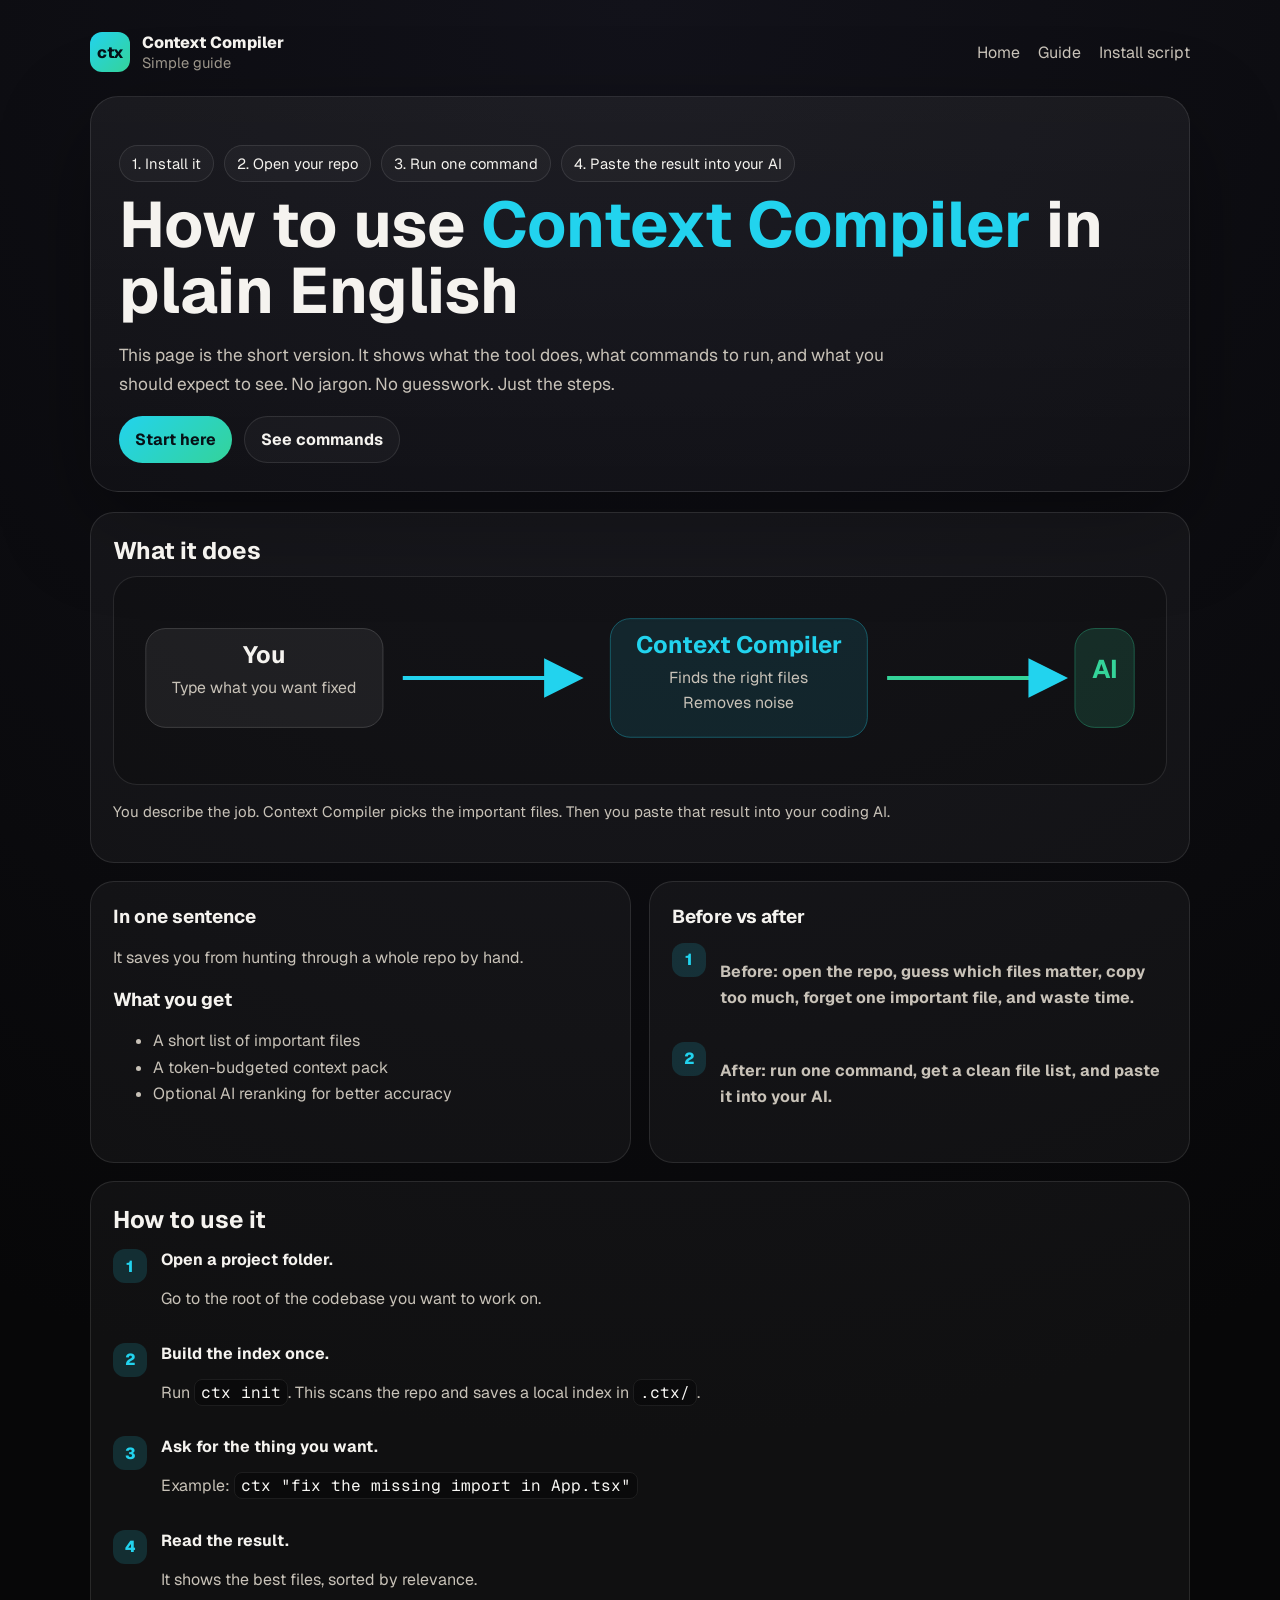
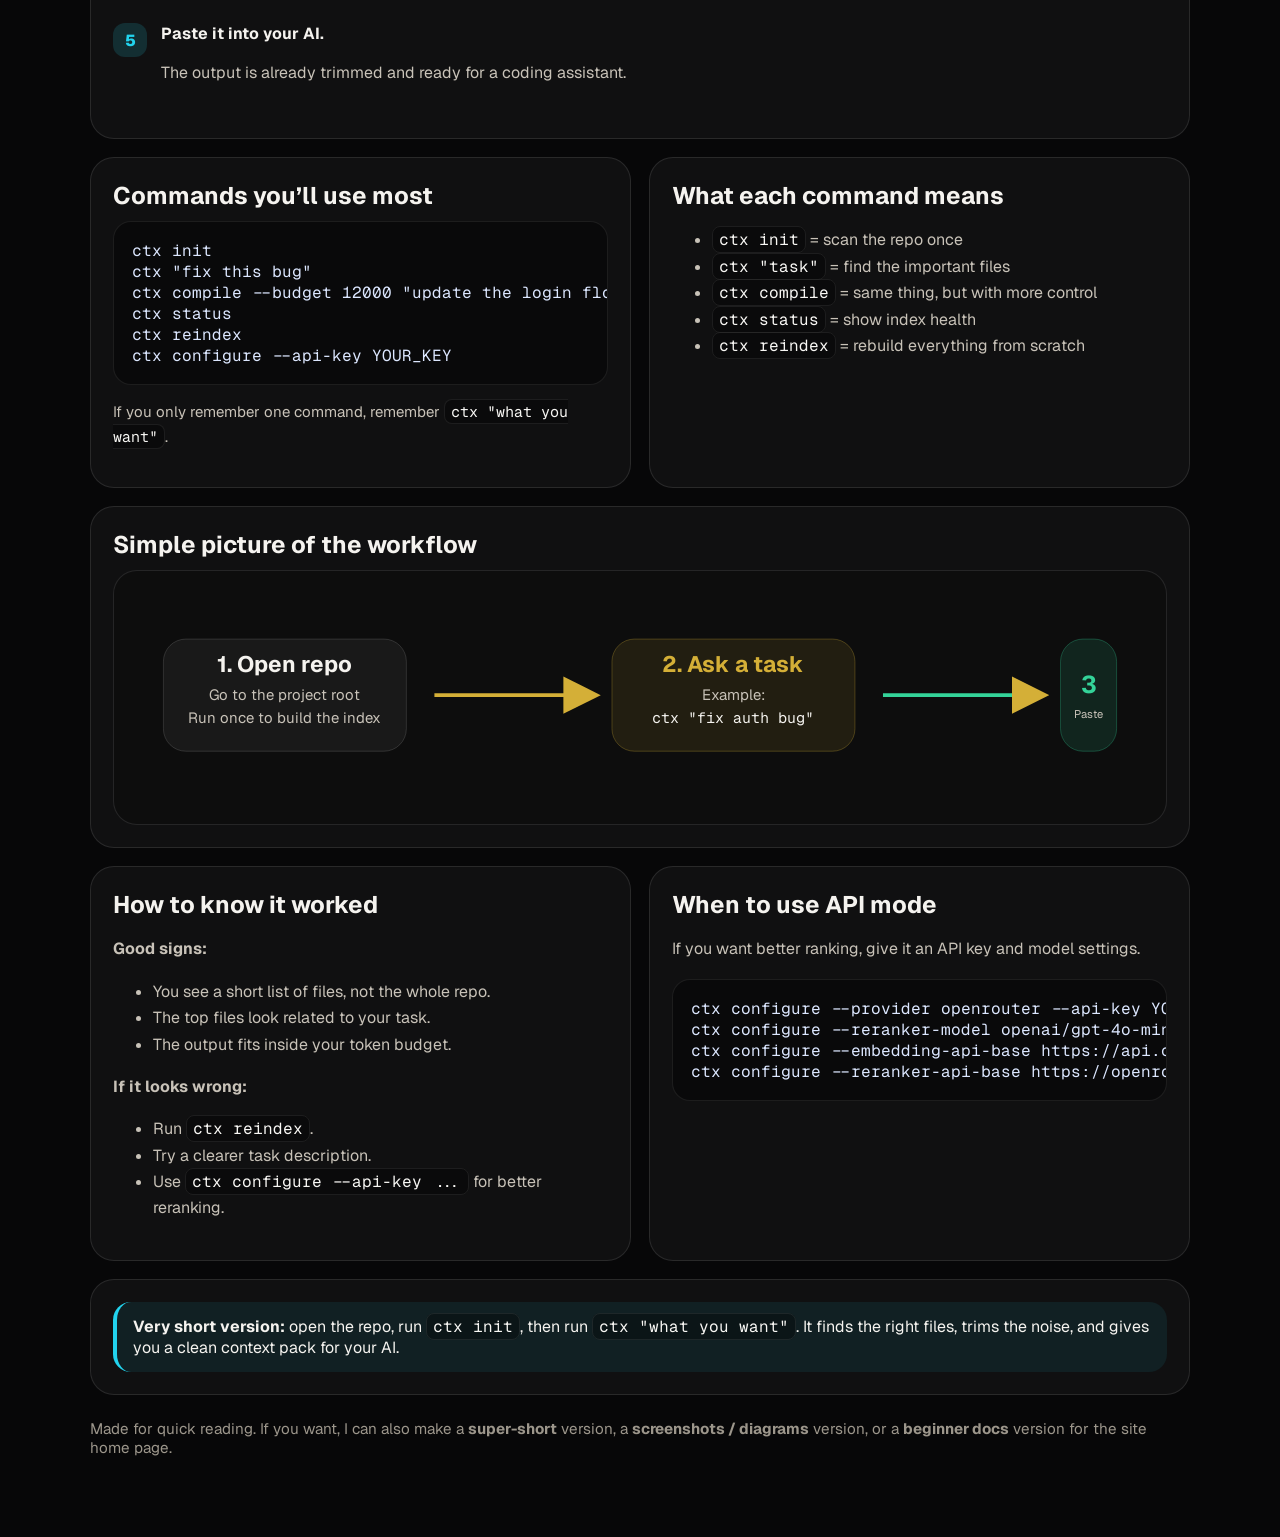
==== site/guide.html @ 69b2d35c "Add simple guide page" ====
<!DOCTYPE html>
<html lang="en">
<head>
  <meta charset="UTF-8">
  <meta name="viewport" content="width=device-width, initial-scale=1.0">
  <title>Context Compiler — Simple Guide</title>
  <meta name="description" content="A simple, easy-to-follow guide for using Context Compiler.">
  <link rel="preconnect" href="https://fonts.googleapis.com">
  <link rel="preconnect" href="https://fonts.gstatic.com" crossorigin>
  <link href="https://fonts.googleapis.com/css2?family=Geist:wght@400;500;600;700&family=Geist+Mono:wght@400;500;600&display=swap" rel="stylesheet">
  <link rel="stylesheet" href="/assets/style.css">
  <style>
    :root {
      --bg: #070708;
      --surface: rgba(255,255,255,.04);
      --surface-2: rgba(255,255,255,.06);
      --border: rgba(255,255,255,.10);
      --text: #f5f3ef;
      --muted: #c8c2b8;
      --muted-2: #9c968b;
      --cyan: #22d3ee;
      --green: #34d399;
      --amber: #d4af37;
      --red: #f87171;
      --font: 'Geist', system-ui, sans-serif;
      --mono: 'Geist Mono', ui-monospace, SFMono-Regular, monospace;
    }
    body { font-family: var(--font); background: radial-gradient(circle at top, #12121a, var(--bg) 45%); color: var(--text); margin: 0; }
    .wrap { max-width: 1100px; margin: 0 auto; padding: 32px 20px 80px; }
    .topbar { display:flex; justify-content:space-between; align-items:center; gap:16px; flex-wrap:wrap; margin-bottom: 24px; }
    .brand { display:flex; gap:12px; align-items:center; text-decoration:none; color:var(--text); }
    .mark { width:40px; height:40px; border-radius:12px; background:linear-gradient(135deg,var(--cyan),var(--green)); color:#041016; display:grid; place-items:center; font-weight:800; }
    .crumbs a { color: var(--muted); text-decoration:none; margin-left: 14px; }
    .hero { background: linear-gradient(180deg, rgba(255,255,255,.05), rgba(255,255,255,.02)); border:1px solid var(--border); border-radius:28px; padding:28px; box-shadow: 0 30px 90px rgba(0,0,0,.35); }
    h1 { font-size: clamp(2rem, 5vw, 4rem); line-height:1.03; margin: 10px 0 14px; }
    h1 span { color: var(--cyan); }
    .lede { font-size: 1.08rem; color: var(--muted); max-width: 70ch; line-height:1.65; }
    .pillrow { display:flex; flex-wrap:wrap; gap:10px; margin: 20px 0 0; }
    .pill { border:1px solid var(--border); background: rgba(255,255,255,.03); border-radius:999px; padding: 8px 12px; font-size:.92rem; color: var(--text); }
    .grid { display:grid; grid-template-columns: repeat(12, 1fr); gap:18px; margin-top: 20px; }
    .card { grid-column: span 6; background: var(--surface); border:1px solid var(--border); border-radius:24px; padding:22px; }
    .card.full { grid-column: 1 / -1; }
    .card h2, .card h3 { margin:0 0 10px; }
    .card p, .card li { color: var(--muted); line-height:1.65; }
    .step { display:flex; gap:14px; align-items:flex-start; margin: 14px 0; }
    .num { width:34px; height:34px; border-radius:12px; background: rgba(34,211,238,.15); color: var(--cyan); display:grid; place-items:center; font-weight:800; flex:0 0 auto; }
    code { font-family: var(--mono); background: rgba(0,0,0,.35); border:1px solid rgba(255,255,255,.08); border-radius:8px; padding: 2px 6px; color: #f8f7f4; }
    pre { margin: 0; overflow:auto; background: rgba(0,0,0,.38); border:1px solid rgba(255,255,255,.08); border-radius:18px; padding:18px; }
    pre code { background: transparent; border:0; padding:0; color:#dce7ff; }
    .diagram { border:1px solid var(--border); border-radius:24px; padding:12px; background: rgba(0,0,0,.18); overflow:hidden; }
    .hint { color: var(--muted-2); font-size: .94rem; }
    .ok { color: var(--green); font-weight: 700; }
    .warn { color: var(--amber); font-weight: 700; }
    .bad { color: var(--red); font-weight: 700; }
    .callout { border-left:4px solid var(--cyan); padding: 14px 16px; background: rgba(34,211,238,.08); border-radius: 18px; }
    .footer { margin-top: 24px; color: var(--muted-2); font-size: .95rem; }
    .buttons { display:flex; gap:12px; flex-wrap:wrap; margin-top: 18px; }
    .btn { display:inline-flex; align-items:center; gap:8px; text-decoration:none; border-radius:999px; padding: 12px 16px; font-weight:700; }
    .primary { background: linear-gradient(135deg, var(--cyan), var(--green)); color:#071016; }
    .ghost { border:1px solid var(--border); color: var(--text); background: rgba(255,255,255,.03); }
    @media (max-width: 860px) { .card { grid-column: 1 / -1; } }
  </style>
</head>
<body>
  <div class="wrap">
    <div class="topbar">
      <a class="brand" href="/">
        <div class="mark">ctx</div>
        <div>
          <div style="font-weight:800">Context Compiler</div>
          <div style="color:var(--muted-2);font-size:.92rem">Simple guide</div>
        </div>
      </a>
      <div class="crumbs">
        <a href="/">Home</a>
        <a href="/guide.html">Guide</a>
        <a href="/install.sh">Install script</a>
      </div>
    </div>

    <section class="hero">
      <div class="pillrow">
        <span class="pill">1. Install it</span>
        <span class="pill">2. Open your repo</span>
        <span class="pill">3. Run one command</span>
        <span class="pill">4. Paste the result into your AI</span>
      </div>
      <h1>How to use <span>Context Compiler</span> in plain English</h1>
      <p class="lede">This page is the short version. It shows what the tool does, what commands to run, and what you should expect to see. No jargon. No guesswork. Just the steps.</p>
      <div class="buttons">
        <a class="btn primary" href="#start">Start here</a>
        <a class="btn ghost" href="#commands">See commands</a>
      </div>
    </section>

    <div class="grid">
      <section class="card full" id="start">
        <h2>What it does</h2>
        <div class="diagram" aria-label="Simple flow diagram">
          <svg viewBox="0 0 1040 180" width="100%" height="auto" role="img" aria-label="You write a task, Context Compiler finds files, your AI uses the files">
            <defs>
              <marker id="arrow1" markerWidth="10" markerHeight="10" refX="8" refY="5" orient="auto">
                <path d="M0,0 L10,5 L0,10 z" fill="#22d3ee" />
              </marker>
            </defs>
            <rect x="20" y="40" width="240" height="100" rx="20" fill="rgba(255,255,255,.06)" stroke="rgba(255,255,255,.16)"/>
            <text x="140" y="75" text-anchor="middle" fill="#f5f3ef" font-size="24" font-family="Geist, sans-serif" font-weight="700">You</text>
            <text x="140" y="105" text-anchor="middle" fill="#c8c2b8" font-size="16" font-family="Geist, sans-serif">Type what you want fixed</text>

            <line x1="280" y1="90" x2="455" y2="90" stroke="#22d3ee" stroke-width="4" marker-end="url(#arrow1)"/>

            <rect x="490" y="30" width="260" height="120" rx="20" fill="rgba(34,211,238,.10)" stroke="rgba(34,211,238,.35)"/>
            <text x="620" y="65" text-anchor="middle" fill="#22d3ee" font-size="24" font-family="Geist, sans-serif" font-weight="700">Context Compiler</text>
            <text x="620" y="95" text-anchor="middle" fill="#c8c2b8" font-size="16" font-family="Geist, sans-serif">Finds the right files</text>
            <text x="620" y="120" text-anchor="middle" fill="#c8c2b8" font-size="16" font-family="Geist, sans-serif">Removes noise</text>

            <line x1="770" y1="90" x2="945" y2="90" stroke="#34d399" stroke-width="4" marker-end="url(#arrow1)"/>

            <rect x="960" y="40" width="60" height="100" rx="20" fill="rgba(52,211,153,.14)" stroke="rgba(52,211,153,.35)"/>
            <text x="990" y="90" text-anchor="middle" fill="#34d399" font-size="26" font-family="Geist, sans-serif" font-weight="700">AI</text>
          </svg>
        </div>
        <p class="hint">You describe the job. Context Compiler picks the important files. Then you paste that result into your coding AI.</p>
      </section>

      <section class="card">
        <h3>In one sentence</h3>
        <p>It saves you from hunting through a whole repo by hand.</p>
        <h3>What you get</h3>
        <ul>
          <li>A short list of important files</li>
          <li>A token-budgeted context pack</li>
          <li>Optional AI reranking for better accuracy</li>
        </ul>
      </section>

      <section class="card">
        <h3>Before vs after</h3>
        <div class="step"><div class="num">1</div><p class="bad">Before: open the repo, guess which files matter, copy too much, forget one important file, and waste time.</p></div>
        <div class="step"><div class="num">2</div><p class="ok">After: run one command, get a clean file list, and paste it into your AI.</p></div>
      </section>

      <section class="card full">
        <h2>How to use it</h2>
        <div class="step"><div class="num">1</div><div><strong>Open a project folder.</strong><p>Go to the root of the codebase you want to work on.</p></div></div>
        <div class="step"><div class="num">2</div><div><strong>Build the index once.</strong><p>Run <code>ctx init</code>. This scans the repo and saves a local index in <code>.ctx/</code>.</p></div></div>
        <div class="step"><div class="num">3</div><div><strong>Ask for the thing you want.</strong><p>Example: <code>ctx "fix the missing import in App.tsx"</code></p></div></div>
        <div class="step"><div class="num">4</div><div><strong>Read the result.</strong><p>It shows the best files, sorted by relevance.</p></div></div>
        <div class="step"><div class="num">5</div><div><strong>Paste it into your AI.</strong><p>The output is already trimmed and ready for a coding assistant.</p></div></div>
      </section>

      <section class="card" id="commands">
        <h2>Commands you’ll use most</h2>
        <pre><code>ctx init
ctx "fix this bug"
ctx compile --budget 12000 "update the login flow"
ctx status
ctx reindex
ctx configure --api-key YOUR_KEY</code></pre>
        <p class="hint">If you only remember one command, remember <code>ctx "what you want"</code>.</p>
      </section>

      <section class="card">
        <h2>What each command means</h2>
        <ul>
          <li><code>ctx init</code> = scan the repo once</li>
          <li><code>ctx "task"</code> = find the important files</li>
          <li><code>ctx compile</code> = same thing, but with more control</li>
          <li><code>ctx status</code> = show index health</li>
          <li><code>ctx reindex</code> = rebuild everything from scratch</li>
        </ul>
      </section>

      <section class="card full">
        <h2>Simple picture of the workflow</h2>
        <div class="diagram" aria-label="Workflow diagram">
          <svg viewBox="0 0 1100 240" width="100%" height="auto" role="img" aria-label="Three-step workflow diagram">
            <defs>
              <marker id="arrow2" markerWidth="10" markerHeight="10" refX="8" refY="5" orient="auto">
                <path d="M0,0 L10,5 L0,10 z" fill="#d4af37" />
              </marker>
            </defs>
            <rect x="40" y="60" width="260" height="120" rx="24" fill="rgba(255,255,255,.05)" stroke="rgba(255,255,255,.14)"/>
            <text x="170" y="95" text-anchor="middle" fill="#f5f3ef" font-size="24" font-family="Geist, sans-serif" font-weight="700">1. Open repo</text>
            <text x="170" y="125" text-anchor="middle" fill="#c8c2b8" font-size="16">Go to the project root</text>
            <text x="170" y="150" text-anchor="middle" fill="#c8c2b8" font-size="16">Run once to build the index</text>

            <line x1="330" y1="120" x2="500" y2="120" stroke="#d4af37" stroke-width="4" marker-end="url(#arrow2)"/>

            <rect x="520" y="60" width="260" height="120" rx="24" fill="rgba(212,175,55,.10)" stroke="rgba(212,175,55,.30)"/>
            <text x="650" y="95" text-anchor="middle" fill="#d4af37" font-size="24" font-family="Geist, sans-serif" font-weight="700">2. Ask a task</text>
            <text x="650" y="125" text-anchor="middle" fill="#c8c2b8" font-size="16">Example:</text>
            <text x="650" y="150" text-anchor="middle" fill="#f5f3ef" font-size="16" font-family="Geist Mono, monospace">ctx "fix auth bug"</text>

            <line x1="810" y1="120" x2="980" y2="120" stroke="#34d399" stroke-width="4" marker-end="url(#arrow2)"/>

            <rect x="1000" y="60" width="60" height="120" rx="24" fill="rgba(52,211,153,.12)" stroke="rgba(52,211,153,.30)"/>
            <text x="1030" y="118" text-anchor="middle" fill="#34d399" font-size="26" font-family="Geist, sans-serif" font-weight="700">3</text>
            <text x="1030" y="144" text-anchor="middle" fill="#c8c2b8" font-size="12">Paste</text>
          </svg>
        </div>
      </section>

      <section class="card">
        <h2>How to know it worked</h2>
        <p class="ok">Good signs:</p>
        <ul>
          <li>You see a short list of files, not the whole repo.</li>
          <li>The top files look related to your task.</li>
          <li>The output fits inside your token budget.</li>
        </ul>
        <p class="warn">If it looks wrong:</p>
        <ul>
          <li>Run <code>ctx reindex</code>.</li>
          <li>Try a clearer task description.</li>
          <li>Use <code>ctx configure --api-key ...</code> for better reranking.</li>
        </ul>
      </section>

      <section class="card">
        <h2>When to use API mode</h2>
        <p>If you want better ranking, give it an API key and model settings.</p>
        <pre><code>ctx configure --provider openrouter --api-key YOUR_KEY
ctx configure --reranker-model openai/gpt-4o-mini
ctx configure --embedding-api-base https://api.openai.com/v1
ctx configure --reranker-api-base https://openrouter.ai/api/v1</code></pre>
      </section>

      <section class="card full">
        <div class="callout">
          <strong>Very short version:</strong> open the repo, run <code>ctx init</code>, then run <code>ctx "what you want"</code>. It finds the right files, trims the noise, and gives you a clean context pack for your AI.
        </div>
      </section>
    </div>

    <div class="footer">
      Made for quick reading. If you want, I can also make a <strong>super-short</strong> version, a <strong>screenshots / diagrams</strong> version, or a <strong>beginner docs</strong> version for the site home page.
    </div>
  </div>
</body>
</html>
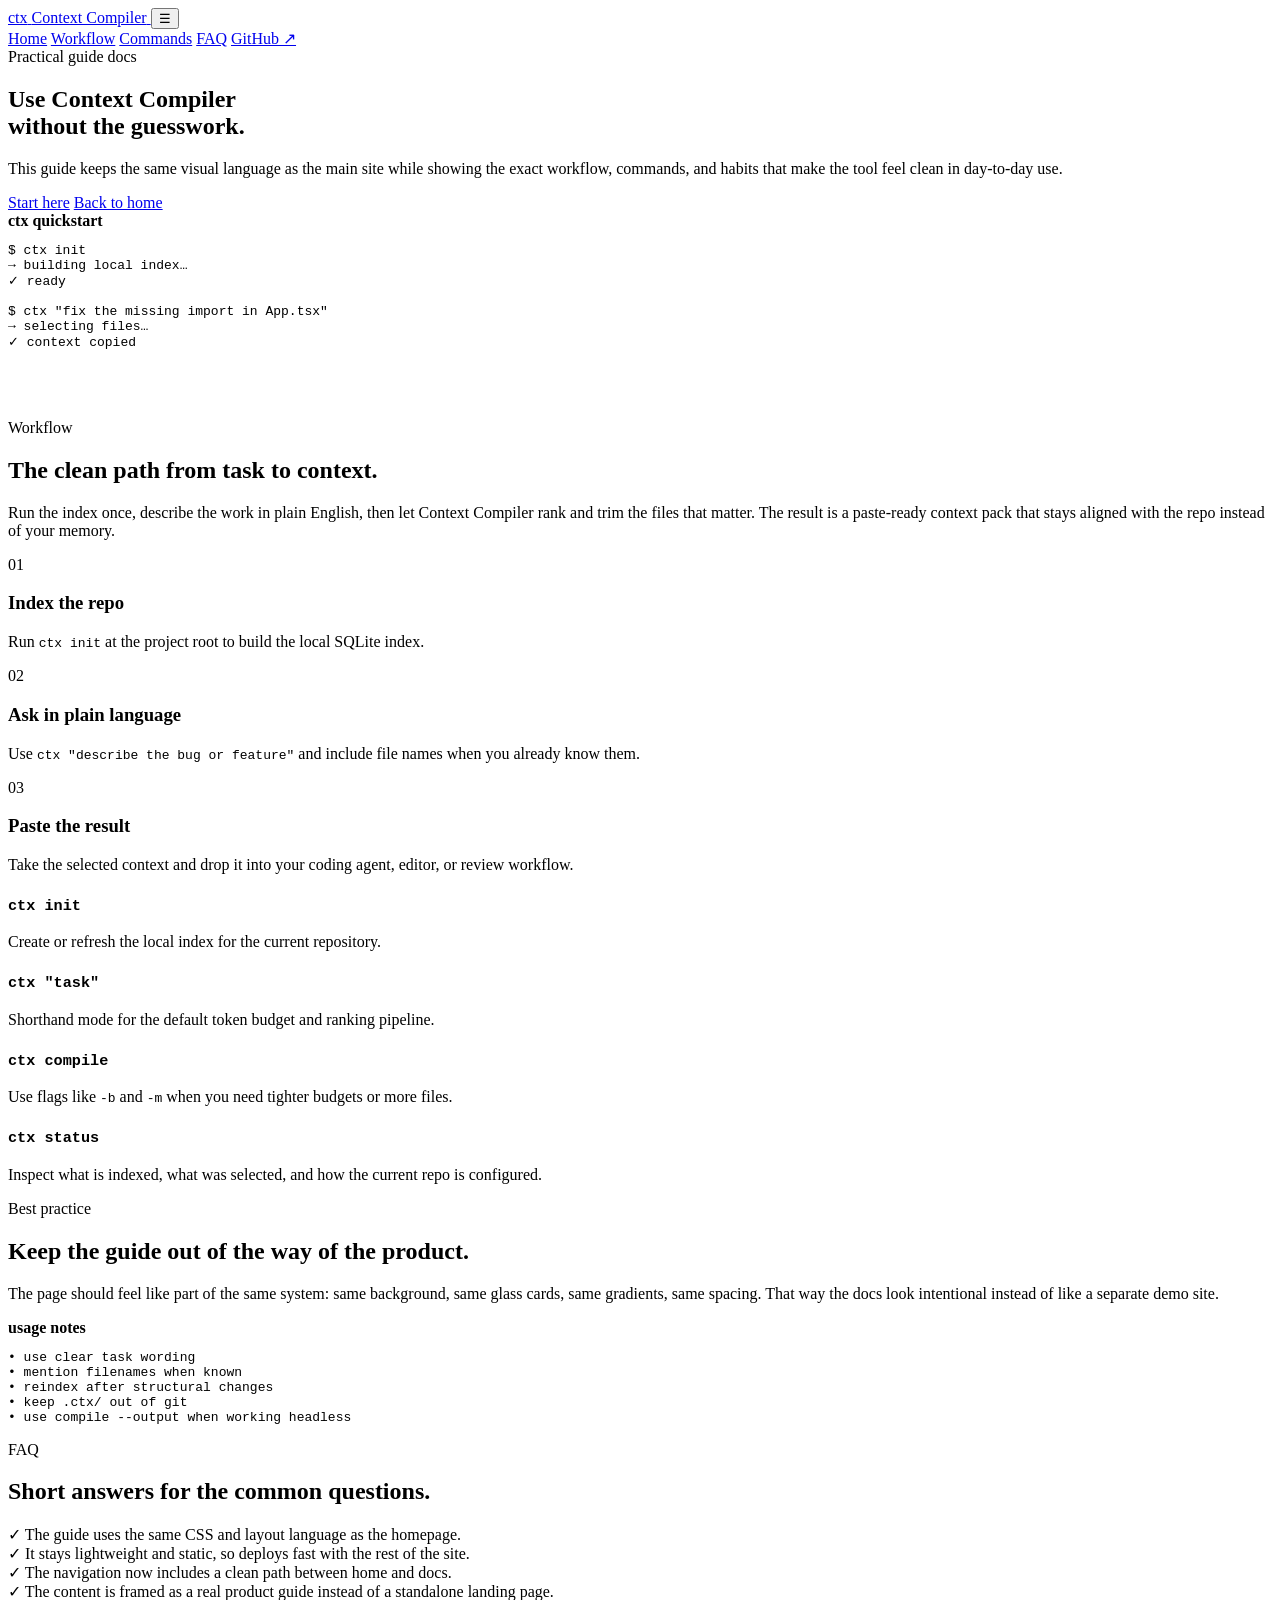
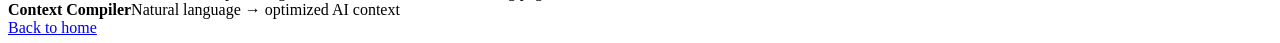
==== commit 0010c418: "feat: integrate guide page with site styling" ====
--- a/site/guide.html
+++ b/site/guide.html
@@ -3,239 +3,115 @@
 <head>
   <meta charset="UTF-8">
   <meta name="viewport" content="width=device-width, initial-scale=1.0">
-  <title>Context Compiler — Simple Guide</title>
-  <meta name="description" content="A simple, easy-to-follow guide for using Context Compiler.">
+  <title>Context Compiler Guide</title>
+  <meta name="description" content="A clean, integrated guide for using Context Compiler in real AI coding workflows.">
+  <meta property="og:title" content="Context Compiler Guide">
+  <meta property="og:description" content="Learn the workflow, commands, and best practices for Context Compiler.">
+  <meta property="og:type" content="website">
   <link rel="preconnect" href="https://fonts.googleapis.com">
   <link rel="preconnect" href="https://fonts.gstatic.com" crossorigin>
-  <link href="https://fonts.googleapis.com/css2?family=Geist:wght@400;500;600;700&family=Geist+Mono:wght@400;500;600&display=swap" rel="stylesheet">
+  <link href="https://fonts.googleapis.com/css2?family=Geist:wght@300;400;500;600;700&family=Geist+Mono:wght@400;500;600&display=swap" rel="stylesheet">
   <link rel="stylesheet" href="/assets/style.css">
-  <style>
-    :root {
-      --bg: #070708;
-      --surface: rgba(255,255,255,.04);
-      --surface-2: rgba(255,255,255,.06);
-      --border: rgba(255,255,255,.10);
-      --text: #f5f3ef;
-      --muted: #c8c2b8;
-      --muted-2: #9c968b;
-      --cyan: #22d3ee;
-      --green: #34d399;
-      --amber: #d4af37;
-      --red: #f87171;
-      --font: 'Geist', system-ui, sans-serif;
-      --mono: 'Geist Mono', ui-monospace, SFMono-Regular, monospace;
-    }
-    body { font-family: var(--font); background: radial-gradient(circle at top, #12121a, var(--bg) 45%); color: var(--text); margin: 0; }
-    .wrap { max-width: 1100px; margin: 0 auto; padding: 32px 20px 80px; }
-    .topbar { display:flex; justify-content:space-between; align-items:center; gap:16px; flex-wrap:wrap; margin-bottom: 24px; }
-    .brand { display:flex; gap:12px; align-items:center; text-decoration:none; color:var(--text); }
-    .mark { width:40px; height:40px; border-radius:12px; background:linear-gradient(135deg,var(--cyan),var(--green)); color:#041016; display:grid; place-items:center; font-weight:800; }
-    .crumbs a { color: var(--muted); text-decoration:none; margin-left: 14px; }
-    .hero { background: linear-gradient(180deg, rgba(255,255,255,.05), rgba(255,255,255,.02)); border:1px solid var(--border); border-radius:28px; padding:28px; box-shadow: 0 30px 90px rgba(0,0,0,.35); }
-    h1 { font-size: clamp(2rem, 5vw, 4rem); line-height:1.03; margin: 10px 0 14px; }
-    h1 span { color: var(--cyan); }
-    .lede { font-size: 1.08rem; color: var(--muted); max-width: 70ch; line-height:1.65; }
-    .pillrow { display:flex; flex-wrap:wrap; gap:10px; margin: 20px 0 0; }
-    .pill { border:1px solid var(--border); background: rgba(255,255,255,.03); border-radius:999px; padding: 8px 12px; font-size:.92rem; color: var(--text); }
-    .grid { display:grid; grid-template-columns: repeat(12, 1fr); gap:18px; margin-top: 20px; }
-    .card { grid-column: span 6; background: var(--surface); border:1px solid var(--border); border-radius:24px; padding:22px; }
-    .card.full { grid-column: 1 / -1; }
-    .card h2, .card h3 { margin:0 0 10px; }
-    .card p, .card li { color: var(--muted); line-height:1.65; }
-    .step { display:flex; gap:14px; align-items:flex-start; margin: 14px 0; }
-    .num { width:34px; height:34px; border-radius:12px; background: rgba(34,211,238,.15); color: var(--cyan); display:grid; place-items:center; font-weight:800; flex:0 0 auto; }
-    code { font-family: var(--mono); background: rgba(0,0,0,.35); border:1px solid rgba(255,255,255,.08); border-radius:8px; padding: 2px 6px; color: #f8f7f4; }
-    pre { margin: 0; overflow:auto; background: rgba(0,0,0,.38); border:1px solid rgba(255,255,255,.08); border-radius:18px; padding:18px; }
-    pre code { background: transparent; border:0; padding:0; color:#dce7ff; }
-    .diagram { border:1px solid var(--border); border-radius:24px; padding:12px; background: rgba(0,0,0,.18); overflow:hidden; }
-    .hint { color: var(--muted-2); font-size: .94rem; }
-    .ok { color: var(--green); font-weight: 700; }
-    .warn { color: var(--amber); font-weight: 700; }
-    .bad { color: var(--red); font-weight: 700; }
-    .callout { border-left:4px solid var(--cyan); padding: 14px 16px; background: rgba(34,211,238,.08); border-radius: 18px; }
-    .footer { margin-top: 24px; color: var(--muted-2); font-size: .95rem; }
-    .buttons { display:flex; gap:12px; flex-wrap:wrap; margin-top: 18px; }
-    .btn { display:inline-flex; align-items:center; gap:8px; text-decoration:none; border-radius:999px; padding: 12px 16px; font-weight:700; }
-    .primary { background: linear-gradient(135deg, var(--cyan), var(--green)); color:#071016; }
-    .ghost { border:1px solid var(--border); color: var(--text); background: rgba(255,255,255,.03); }
-    @media (max-width: 860px) { .card { grid-column: 1 / -1; } }
-  </style>
 </head>
 <body>
-  <div class="wrap">
-    <div class="topbar">
-      <a class="brand" href="/">
-        <div class="mark">ctx</div>
-        <div>
-          <div style="font-weight:800">Context Compiler</div>
-          <div style="color:var(--muted-2);font-size:.92rem">Simple guide</div>
-        </div>
-      </a>
-      <div class="crumbs">
-        <a href="/">Home</a>
-        <a href="/guide.html">Guide</a>
-        <a href="/install.sh">Install script</a>
+  <div class="noise" aria-hidden="true"></div>
+  <div class="aurora aurora-a" aria-hidden="true"></div>
+  <div class="aurora aurora-b" aria-hidden="true"></div>
+
+  <nav class="nav">
+    <a class="brand" href="/" aria-label="Context Compiler home">
+      <span class="brand-mark">ctx</span>
+      <span>Context Compiler</span>
+    </a>
+    <button class="menu" aria-label="Open navigation" onclick="document.querySelector('.nav-links').classList.toggle('open')">☰</button>
+    <div class="nav-links">
+      <a href="/">Home</a>
+      <a href="#workflow">Workflow</a>
+      <a href="#commands">Commands</a>
+      <a href="#faq">FAQ</a>
+      <a class="github" href="https://github.com/Mageester/context-compiler" target="_blank" rel="noreferrer">GitHub ↗</a>
+    </div>
+  </nav>
+
+  <main id="top">
+    <section class="hero reveal" style="min-height:auto;padding-bottom:40px">
+      <div class="eyebrow"><span class="pulse"></span> Practical guide <span class="version-badge">docs</span></div>
+      <h1>Use Context Compiler<br><span>without the guesswork</span>.</h1>
+      <p class="hero-copy">This guide keeps the same visual language as the main site while showing the exact workflow, commands, and habits that make the tool feel clean in day-to-day use.</p>
+      <div class="hero-actions">
+        <a class="btn primary" href="#workflow">Start here</a>
+        <a class="btn ghost" href="/">Back to home</a>
       </div>
-    </div>
-
-    <section class="hero">
-      <div class="pillrow">
-        <span class="pill">1. Install it</span>
-        <span class="pill">2. Open your repo</span>
-        <span class="pill">3. Run one command</span>
-        <span class="pill">4. Paste the result into your AI</span>
-      </div>
-      <h1>How to use <span>Context Compiler</span> in plain English</h1>
-      <p class="lede">This page is the short version. It shows what the tool does, what commands to run, and what you should expect to see. No jargon. No guesswork. Just the steps.</p>
-      <div class="buttons">
-        <a class="btn primary" href="#start">Start here</a>
-        <a class="btn ghost" href="#commands">See commands</a>
+      <div class="terminal-card hero-terminal" aria-label="Quick usage example">
+        <div class="terminal-top"><span></span><span></span><span></span><strong>ctx quickstart</strong></div>
+        <pre><code><span class="type-line"><span class="prompt">$</span> ctx init</span>
+<span class="type-line"><span class="muted">→ building local index…</span></span>
+<span class="type-line"><span class="ok">✓</span> ready</span>
+<span class="type-line"></span>
+<span class="type-line"><span class="prompt">$</span> ctx <span class="string">"fix the missing import in App.tsx"</span></span>
+<span class="type-line"><span class="muted">→ selecting files…</span></span>
+<span class="type-line"><span class="ok">✓</span> context copied</span></code></pre>
       </div>
     </section>
 
-    <div class="grid">
-      <section class="card full" id="start">
-        <h2>What it does</h2>
-        <div class="diagram" aria-label="Simple flow diagram">
-          <svg viewBox="0 0 1040 180" width="100%" height="auto" role="img" aria-label="You write a task, Context Compiler finds files, your AI uses the files">
-            <defs>
-              <marker id="arrow1" markerWidth="10" markerHeight="10" refX="8" refY="5" orient="auto">
-                <path d="M0,0 L10,5 L0,10 z" fill="#22d3ee" />
-              </marker>
-            </defs>
-            <rect x="20" y="40" width="240" height="100" rx="20" fill="rgba(255,255,255,.06)" stroke="rgba(255,255,255,.16)"/>
-            <text x="140" y="75" text-anchor="middle" fill="#f5f3ef" font-size="24" font-family="Geist, sans-serif" font-weight="700">You</text>
-            <text x="140" y="105" text-anchor="middle" fill="#c8c2b8" font-size="16" font-family="Geist, sans-serif">Type what you want fixed</text>
+    <section class="split reveal" id="workflow">
+      <div>
+        <p class="label">Workflow</p>
+        <h2>The clean path from task to context.</h2>
+        <p>Run the index once, describe the work in plain English, then let Context Compiler rank and trim the files that matter. The result is a paste-ready context pack that stays aligned with the repo instead of your memory.</p>
+      </div>
+      <div class="steps" style="grid-template-columns:1fr;">
+        <article><span>01</span><h3>Index the repo</h3><p>Run <code>ctx init</code> at the project root to build the local SQLite index.</p></article>
+        <article><span>02</span><h3>Ask in plain language</h3><p>Use <code>ctx "describe the bug or feature"</code> and include file names when you already know them.</p></article>
+        <article><span>03</span><h3>Paste the result</h3><p>Take the selected context and drop it into your coding agent, editor, or review workflow.</p></article>
+      </div>
+    </section>
 
-            <line x1="280" y1="90" x2="455" y2="90" stroke="#22d3ee" stroke-width="4" marker-end="url(#arrow1)"/>
+    <section class="grid-section reveal" id="commands">
+      <div class="feature-card glow"><h3><code>ctx init</code></h3><p>Create or refresh the local index for the current repository.</p></div>
+      <div class="feature-card"><h3><code>ctx "task"</code></h3><p>Shorthand mode for the default token budget and ranking pipeline.</p></div>
+      <div class="feature-card"><h3><code>ctx compile</code></h3><p>Use flags like <code>-b</code> and <code>-m</code> when you need tighter budgets or more files.</p></div>
+      <div class="feature-card"><h3><code>ctx status</code></h3><p>Inspect what is indexed, what was selected, and how the current repo is configured.</p></div>
+    </section>
 
-            <rect x="490" y="30" width="260" height="120" rx="20" fill="rgba(34,211,238,.10)" stroke="rgba(34,211,238,.35)"/>
-            <text x="620" y="65" text-anchor="middle" fill="#22d3ee" font-size="24" font-family="Geist, sans-serif" font-weight="700">Context Compiler</text>
-            <text x="620" y="95" text-anchor="middle" fill="#c8c2b8" font-size="16" font-family="Geist, sans-serif">Finds the right files</text>
-            <text x="620" y="120" text-anchor="middle" fill="#c8c2b8" font-size="16" font-family="Geist, sans-serif">Removes noise</text>
+    <section class="split reveal">
+      <div>
+        <p class="label">Best practice</p>
+        <h2>Keep the guide out of the way of the product.</h2>
+        <p>The page should feel like part of the same system: same background, same glass cards, same gradients, same spacing. That way the docs look intentional instead of like a separate demo site.</p>
+      </div>
+      <div class="terminal-card">
+        <div class="terminal-top"><span></span><span></span><span></span><strong>usage notes</strong></div>
+        <pre><code>• use clear task wording
+• mention filenames when known
+• reindex after structural changes
+• keep .ctx/ out of git
+• use compile --output when working headless</code></pre>
+      </div>
+    </section>
 
-            <line x1="770" y1="90" x2="945" y2="90" stroke="#34d399" stroke-width="4" marker-end="url(#arrow1)"/>
+    <section class="reveal" id="faq">
+      <p class="label">FAQ</p>
+      <h2>Short answers for the common questions.</h2>
+      <div class="checklist">
+        <div><span>✓</span> The guide uses the same CSS and layout language as the homepage.</div>
+        <div><span>✓</span> It stays lightweight and static, so deploys fast with the rest of the site.</div>
+        <div><span>✓</span> The navigation now includes a clean path between home and docs.</div>
+        <div><span>✓</span> The content is framed as a real product guide instead of a standalone landing page.</div>
+      </div>
+    </section>
+  </main>
 
-            <rect x="960" y="40" width="60" height="100" rx="20" fill="rgba(52,211,153,.14)" stroke="rgba(52,211,153,.35)"/>
-            <text x="990" y="90" text-anchor="middle" fill="#34d399" font-size="26" font-family="Geist, sans-serif" font-weight="700">AI</text>
-          </svg>
-        </div>
-        <p class="hint">You describe the job. Context Compiler picks the important files. Then you paste that result into your coding AI.</p>
-      </section>
+  <footer>
+    <div><strong>Context Compiler</strong><span>Natural language → optimized AI context</span></div>
+    <a href="/">Back to home</a>
+  </footer>
 
-      <section class="card">
-        <h3>In one sentence</h3>
-        <p>It saves you from hunting through a whole repo by hand.</p>
-        <h3>What you get</h3>
-        <ul>
-          <li>A short list of important files</li>
-          <li>A token-budgeted context pack</li>
-          <li>Optional AI reranking for better accuracy</li>
-        </ul>
-      </section>
-
-      <section class="card">
-        <h3>Before vs after</h3>
-        <div class="step"><div class="num">1</div><p class="bad">Before: open the repo, guess which files matter, copy too much, forget one important file, and waste time.</p></div>
-        <div class="step"><div class="num">2</div><p class="ok">After: run one command, get a clean file list, and paste it into your AI.</p></div>
-      </section>
-
-      <section class="card full">
-        <h2>How to use it</h2>
-        <div class="step"><div class="num">1</div><div><strong>Open a project folder.</strong><p>Go to the root of the codebase you want to work on.</p></div></div>
-        <div class="step"><div class="num">2</div><div><strong>Build the index once.</strong><p>Run <code>ctx init</code>. This scans the repo and saves a local index in <code>.ctx/</code>.</p></div></div>
-        <div class="step"><div class="num">3</div><div><strong>Ask for the thing you want.</strong><p>Example: <code>ctx "fix the missing import in App.tsx"</code></p></div></div>
-        <div class="step"><div class="num">4</div><div><strong>Read the result.</strong><p>It shows the best files, sorted by relevance.</p></div></div>
-        <div class="step"><div class="num">5</div><div><strong>Paste it into your AI.</strong><p>The output is already trimmed and ready for a coding assistant.</p></div></div>
-      </section>
-
-      <section class="card" id="commands">
-        <h2>Commands you’ll use most</h2>
-        <pre><code>ctx init
-ctx "fix this bug"
-ctx compile --budget 12000 "update the login flow"
-ctx status
-ctx reindex
-ctx configure --api-key YOUR_KEY</code></pre>
-        <p class="hint">If you only remember one command, remember <code>ctx "what you want"</code>.</p>
-      </section>
-
-      <section class="card">
-        <h2>What each command means</h2>
-        <ul>
-          <li><code>ctx init</code> = scan the repo once</li>
-          <li><code>ctx "task"</code> = find the important files</li>
-          <li><code>ctx compile</code> = same thing, but with more control</li>
-          <li><code>ctx status</code> = show index health</li>
-          <li><code>ctx reindex</code> = rebuild everything from scratch</li>
-        </ul>
-      </section>
-
-      <section class="card full">
-        <h2>Simple picture of the workflow</h2>
-        <div class="diagram" aria-label="Workflow diagram">
-          <svg viewBox="0 0 1100 240" width="100%" height="auto" role="img" aria-label="Three-step workflow diagram">
-            <defs>
-              <marker id="arrow2" markerWidth="10" markerHeight="10" refX="8" refY="5" orient="auto">
-                <path d="M0,0 L10,5 L0,10 z" fill="#d4af37" />
-              </marker>
-            </defs>
-            <rect x="40" y="60" width="260" height="120" rx="24" fill="rgba(255,255,255,.05)" stroke="rgba(255,255,255,.14)"/>
-            <text x="170" y="95" text-anchor="middle" fill="#f5f3ef" font-size="24" font-family="Geist, sans-serif" font-weight="700">1. Open repo</text>
-            <text x="170" y="125" text-anchor="middle" fill="#c8c2b8" font-size="16">Go to the project root</text>
-            <text x="170" y="150" text-anchor="middle" fill="#c8c2b8" font-size="16">Run once to build the index</text>
-
-            <line x1="330" y1="120" x2="500" y2="120" stroke="#d4af37" stroke-width="4" marker-end="url(#arrow2)"/>
-
-            <rect x="520" y="60" width="260" height="120" rx="24" fill="rgba(212,175,55,.10)" stroke="rgba(212,175,55,.30)"/>
-            <text x="650" y="95" text-anchor="middle" fill="#d4af37" font-size="24" font-family="Geist, sans-serif" font-weight="700">2. Ask a task</text>
-            <text x="650" y="125" text-anchor="middle" fill="#c8c2b8" font-size="16">Example:</text>
-            <text x="650" y="150" text-anchor="middle" fill="#f5f3ef" font-size="16" font-family="Geist Mono, monospace">ctx "fix auth bug"</text>
-
-            <line x1="810" y1="120" x2="980" y2="120" stroke="#34d399" stroke-width="4" marker-end="url(#arrow2)"/>
-
-            <rect x="1000" y="60" width="60" height="120" rx="24" fill="rgba(52,211,153,.12)" stroke="rgba(52,211,153,.30)"/>
-            <text x="1030" y="118" text-anchor="middle" fill="#34d399" font-size="26" font-family="Geist, sans-serif" font-weight="700">3</text>
-            <text x="1030" y="144" text-anchor="middle" fill="#c8c2b8" font-size="12">Paste</text>
-          </svg>
-        </div>
-      </section>
-
-      <section class="card">
-        <h2>How to know it worked</h2>
-        <p class="ok">Good signs:</p>
-        <ul>
-          <li>You see a short list of files, not the whole repo.</li>
-          <li>The top files look related to your task.</li>
-          <li>The output fits inside your token budget.</li>
-        </ul>
-        <p class="warn">If it looks wrong:</p>
-        <ul>
-          <li>Run <code>ctx reindex</code>.</li>
-          <li>Try a clearer task description.</li>
-          <li>Use <code>ctx configure --api-key ...</code> for better reranking.</li>
-        </ul>
-      </section>
-
-      <section class="card">
-        <h2>When to use API mode</h2>
-        <p>If you want better ranking, give it an API key and model settings.</p>
-        <pre><code>ctx configure --provider openrouter --api-key YOUR_KEY
-ctx configure --reranker-model openai/gpt-4o-mini
-ctx configure --embedding-api-base https://api.openai.com/v1
-ctx configure --reranker-api-base https://openrouter.ai/api/v1</code></pre>
-      </section>
-
-      <section class="card full">
-        <div class="callout">
-          <strong>Very short version:</strong> open the repo, run <code>ctx init</code>, then run <code>ctx "what you want"</code>. It finds the right files, trims the noise, and gives you a clean context pack for your AI.
-        </div>
-      </section>
-    </div>
-
-    <div class="footer">
-      Made for quick reading. If you want, I can also make a <strong>super-short</strong> version, a <strong>screenshots / diagrams</strong> version, or a <strong>beginner docs</strong> version for the site home page.
-    </div>
-  </div>
+  <script>
+    const observer = new IntersectionObserver(entries => {
+      entries.forEach(entry => { if (entry.isIntersecting) entry.target.classList.add('visible') })
+    }, { threshold: 0.12 });
+    document.querySelectorAll('.reveal').forEach(el => observer.observe(el));
+  </script>
 </body>
 </html>
